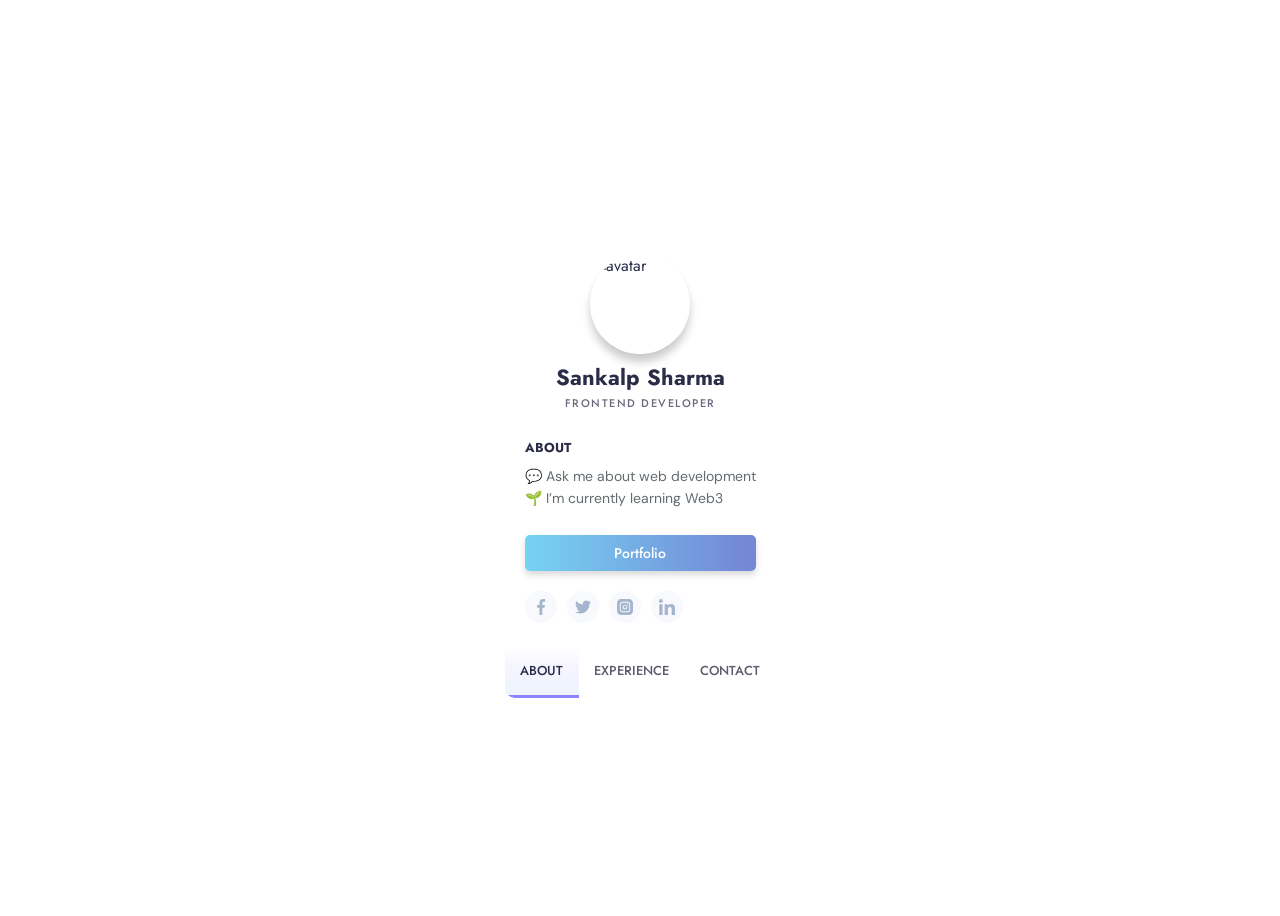
==== index.html @ 656da955 "changed couple small things" ====
<!DOCTYPE html>
<html lang="en" >
<head>
  <meta charset="UTF-8">
  <title>CodePen - Profile Card UI</title>
  <link rel="stylesheet" href="https://cdnjs.cloudflare.com/ajax/libs/normalize/5.0.0/normalize.min.css">
<link rel="stylesheet" href="./style.css">

</head>
<body>
<!-- partial:index.partial.html -->
<div class="card" data-state="#about">
  <div class="card-header">
    <div class="card-cover" style="background-image: url('https://images.unsplash.com/photo-1549068106-b024baf5062d?ixlib=rb-1.2.1&ixid=eyJhcHBfaWQiOjEyMDd9&auto=format&fit=crop&w=934&q=80')"></div>
    <img class="card-avatar" src="https://images.unsplash.com/photo-1661866675952-7df22d6298aa?ixlib=rb-1.2.1&ixid=MnwxMjA3fDB8MHxwaG90by1wYWdlfHx8fGVufDB8fHx8&auto=format&fit=crop&w=1064&q=80" alt="avatar" />
    <h1 class="card-fullname">Sankalp Sharma</h1>
    <h2 class="card-jobtitle">Frontend Developer</h2>
  </div>
  <div class="card-main">
    <div class="card-section is-active" id="about">
      <div class="card-content">
        <div class="card-subtitle">ABOUT</div>
        <p class="card-desc">

          💬 Ask me about web development</br>
          🌱 I’m currently learning Web3 </br>
          <a href="https://sankalpsharma.vercel.app" target="_blank"><button class="portfolio-me">Portfolio</button></a>
        </p>
      </div>
      <div class="card-social">
        <a href="https://www.facebook.com/sankalp.sharma.5201" target="_blank"><svg viewBox="0 0 24 24" xmlns="http://www.w3.org/2000/svg">
            <path d="M15.997 3.985h2.191V.169C17.81.117 16.51 0 14.996 0c-3.159 0-5.323 1.987-5.323 5.639V9H6.187v4.266h3.486V24h4.274V13.267h3.345l.531-4.266h-3.877V6.062c.001-1.233.333-2.077 2.051-2.077z" />
          </svg></a>
        <a href="https://twitter.com/sankalp0501" target="_blank"><svg xmlns="http://www.w3.org/2000/svg" viewBox="0 0 512 512">
            <path d="M512 97.248c-19.04 8.352-39.328 13.888-60.48 16.576 21.76-12.992 38.368-33.408 46.176-58.016-20.288 12.096-42.688 20.64-66.56 25.408C411.872 60.704 384.416 48 354.464 48c-58.112 0-104.896 47.168-104.896 104.992 0 8.32.704 16.32 2.432 23.936-87.264-4.256-164.48-46.08-216.352-109.792-9.056 15.712-14.368 33.696-14.368 53.056 0 36.352 18.72 68.576 46.624 87.232-16.864-.32-33.408-5.216-47.424-12.928v1.152c0 51.008 36.384 93.376 84.096 103.136-8.544 2.336-17.856 3.456-27.52 3.456-6.72 0-13.504-.384-19.872-1.792 13.6 41.568 52.192 72.128 98.08 73.12-35.712 27.936-81.056 44.768-130.144 44.768-8.608 0-16.864-.384-25.12-1.44C46.496 446.88 101.6 464 161.024 464c193.152 0 298.752-160 298.752-298.688 0-4.64-.16-9.12-.384-13.568 20.832-14.784 38.336-33.248 52.608-54.496z" />
          </svg></a>
        <a href="https://www.instagram.com/sankalpsharma._" target="_blank"><svg viewBox="0 0 512 512" xmlns="http://www.w3.org/2000/svg">
            <path d="M301 256c0 24.852-20.148 45-45 45s-45-20.148-45-45 20.148-45 45-45 45 20.148 45 45zm0 0" />
            <path d="M332 120H180c-33.086 0-60 26.914-60 60v152c0 33.086 26.914 60 60 60h152c33.086 0 60-26.914 60-60V180c0-33.086-26.914-60-60-60zm-76 211c-41.355 0-75-33.645-75-75s33.645-75 75-75 75 33.645 75 75-33.645 75-75 75zm86-146c-8.285 0-15-6.715-15-15s6.715-15 15-15 15 6.715 15 15-6.715 15-15 15zm0 0" />
            <path d="M377 0H135C60.562 0 0 60.563 0 135v242c0 74.438 60.563 135 135 135h242c74.438 0 135-60.563 135-135V135C512 60.562 451.437 0 377 0zm45 332c0 49.625-40.375 90-90 90H180c-49.625 0-90-40.375-90-90V180c0-49.625 40.375-90 90-90h152c49.625 0 90 40.375 90 90zm0 0" />
          </svg></a>
        <a href="https://www.linkedin.com/in/sankalp-sharma156/" target="_blank"><svg viewBox="0 0 24 24" xmlns="http://www.w3.org/2000/svg">
            <path d="M23.994 24v-.001H24v-8.802c0-4.306-.927-7.623-5.961-7.623-2.42 0-4.044 1.328-4.707 2.587h-.07V7.976H8.489v16.023h4.97v-7.934c0-2.089.396-4.109 2.983-4.109 2.549 0 2.587 2.384 2.587 4.243V24zM.396 7.977h4.976V24H.396zM2.882 0C1.291 0 0 1.291 0 2.882s1.291 2.909 2.882 2.909 2.882-1.318 2.882-2.909A2.884 2.884 0 002.882 0z" />
          </svg></a>
      </div>
    </div>
    <div class="card-section" id="experience">
      <div class="card-content">
        <div class="card-subtitle">WORK EXPERIENCE</div>
        <div class="card-timeline">
          <div class="card-item" data-year="2020">
            <div class="card-item-title">Frontend Developer at <span>SuperWorld</span></div>
            <div class="card-item-desc">Working on the main website.</div>
          </div>
          <div class="card-item" data-year="2018">
            <div class="card-item-title">Frontend Intern at <span>Cal State University, East bay</span></div>
            <div class="card-item-desc">Creating UI and frontend for web application for an app for the University</div>
          </div>
          <div class="card-item" data-year="2017">
            <div class="card-item-title">Teaching Assistant at <span>Cal State University, East bay</span></div>
            <div class="card-item-desc">Onboarding illustrations for App.</div>
          </div>

          <div class="card-item" data-year="2016">
            <div class="card-item-title">UI Developer at <span>iParko</span></div>
            <div class="card-item-desc">Developed UI of the iParko web application .</div>
          </div>
          <div class="card-item" data-year="2015">
            <div class="card-item-title">Software Engineer Intern <span>Tata Consultancy Service</span></div>
            <div class="card-item-desc">Worked on maintaining application for a client of the company.</div>
          </div>
        </div>
      </div>
    </div>
    <div class="card-section" id="contact">
      <div class="card-content">
        <div class="card-subtitle">CONTACT</div>
        <div class="card-contact-wrapper">
          <div class="card-contact">
            <svg xmlns="http://www.w3.org/2000/svg" viewBox="0 0 24 24" fill="none" stroke="currentColor" stroke-width="2" stroke-linecap="round" stroke-linejoin="round">
              <path d="M21 10c0 7-9 13-9 13s-9-6-9-13a9 9 0 0118 0z" />
              <circle cx="12" cy="10" r="3" />
            </svg>
            D-II / 164, Kaka Nagar, Dr Zakir Hussain Marg, New Delhi 110003
          </div>
          <div class="card-contact">
            <svg xmlns="http://www.w3.org/2000/svg" viewbox="0 0 24 24" fill="none" stroke="currentColor" stroke-width="2" stroke-linecap="round" stroke-linejoin="round">
              <path d="M22 16.92v3a2 2 0 01-2.18 2 19.79 19.79 0 01-8.63-3.07 19.5 19.5 0 01-6-6 19.79 19.79 0 01-3.07-8.67A2 2 0 014.11 2h3a2 2 0 012 1.72 12.84 12.84 0 00.7 2.81 2 2 0 01-.45 2.11L8.09 9.91a16 16 0 006 6l1.27-1.27a2 2 0 012.11-.45 12.84 12.84 0 002.81.7A2 2 0 0122 16.92z" />
            </svg>+919818774546
          </div>
          <div class="card-contact">
            <svg xmlns="http://www.w3.org/2000/svg" viewBox="0 0 24 24" fill="none" stroke="currentColor" stroke-width="2" stroke-linecap="round" stroke-linejoin="round">
              <path d="M4 4h16c1.1 0 2 .9 2 2v12c0 1.1-.9 2-2 2H4c-1.1 0-2-.9-2-2V6c0-1.1.9-2 2-2z" />
              <path d="M22 6l-10 7L2 6" />
            </svg>
            sankalp.sharma156@gmail.com
          </div>
          <a href="mailto:sankalp.sharma156@gmail.com" target="_blank"><button class="contact-me">WORK TOGETHER</button></a>

        </div>
      </div>
    </div>
    <div class="card-buttons">
      <button data-section="#about" class="is-active">ABOUT</button>
      <button data-section="#experience">EXPERIENCE</button>
      <button data-section="#contact">CONTACT</button>
    </div>
  </div>
</div>
<!-- partial -->
  <script  src="./script.js"></script>

</body>
</html>
---- style.css ----
@import url("https://fonts.googleapis.com/css?family=DM+Sans:400,500|Jost:400,500,600&display=swap");
* {
  box-sizing: border-box;
}

body {
  color: #2b2c48;
  font-family: "Jost", sans-serif;
  background-image: url(https://images.unsplash.com/photo-1566738780863-f9608f88f3a9?ixlib=rb-1.2.1&ixid=eyJhcHBfaWQiOjEyMDd9&auto=format&fit=crop&w=2378&q=80);
  background-repeat: no-repeat;
  background-size: cover;
  background-position: center;
  background-attachment: fixed;
  min-height: 100vh;
  display: flex;
  flex-wrap: wrap;
  padding: 28px;
}

.card {
  max-width: 340px;
  margin: auto;
  overflow-y: auto;
  position: relative;
  z-index: 1;
  overflow-x: hidden;
  background-color: white;
  display: flex;
  transition: 0.3s;
  flex-direction: column;
  border-radius: 10px;
  box-shadow: 0 0 0 8px rgba(255, 255, 255, 0.2);
}

.card[data-state="#about"] {
  height: 480px;
}
.card[data-state="#about"] .card-main {
  padding-top: 0;
}

.card[data-state="#contact"] {
  height: 430px;
}

.card[data-state="#experience"] {
  height: 550px;
}

.card.is-active .card-header {
  height: 80px;
}
.card.is-active .card-cover {
  height: 100px;
  top: -50px;
}
.card.is-active .card-avatar {
  transform: none;
  left: 20px;
  width: 50px;
  height: 50px;
  bottom: 10px;
}
.card.is-active .card-fullname,
.card.is-active .card-jobtitle {
  left: 86px;
  transform: none;
}
.card.is-active .card-fullname {
  bottom: 18px;
  font-size: 19px;
}
.card.is-active .card-jobtitle {
  bottom: 16px;
  letter-spacing: 1px;
  font-size: 10px;
}

.card-header {
  position: relative;
  display: flex;
  height: 200px;
  flex-shrink: 0;
  width: 100%;
  transition: 0.3s;
}
.card-header * {
  transition: 0.3s;
}

.card-cover {
  width: 100%;
  height: 100%;
  position: absolute;
  height: 160px;
  top: -20%;
  left: 0;
  will-change: top;
  background-size: cover;
  background-position: center;
  filter: blur(30px);
  transform: scale(1.2);
  transition: 0.5s;
}

.card-avatar {
  width: 100px;
  height: 100px;
  box-shadow: 0 8px 8px rgba(0, 0, 0, 0.2);
  border-radius: 50%;
  -o-object-position: center;
     object-position: center;
  -o-object-fit: cover;
     object-fit: cover;
  position: absolute;
  bottom: 0;
  left: 50%;
  transform: translateX(-50%) translateY(-64px);
}

.card-fullname {
  position: absolute;
  bottom: 0;
  font-size: 22px;
  font-weight: 700;
  text-align: center;
  white-space: nowrap;
  transform: translateY(-10px) translateX(-50%);
  left: 50%;
}

.card-jobtitle {
  position: absolute;
  bottom: 0;
  font-size: 11px;
  white-space: nowrap;
  font-weight: 500;
  opacity: 0.7;
  text-transform: uppercase;
  letter-spacing: 1.5px;
  margin: 0;
  left: 50%;
  transform: translateX(-50%) translateY(-7px);
}

.card-main {
  position: relative;
  flex: 1;
  display: flex;
  padding-top: 10px;
  flex-direction: column;
}

.card-subtitle {
  font-weight: 700;
  font-size: 13px;
  margin-bottom: 8px;
}

.card-content {
  padding: 20px;
}

.card-desc {
  line-height: 1.6;
  color: #636b6f;
  font-size: 14px;
  margin: 0;
  font-weight: 400;
  font-family: "DM Sans", sans-serif;
}

.card-social {
  display: flex;
  align-items: center;
  padding: 0 20px;
  margin-bottom: 30px;
}
.card-social svg {
  fill: #a5b5ce;
  width: 16px;
  display: block;
  transition: 0.3s;
}
.card-social a {
  color: #8797a1;
  height: 32px;
  width: 32px;
  border-radius: 50%;
  display: inline-flex;
  align-items: center;
  justify-content: center;
  transition: 0.3s;
  background-color: rgba(93, 133, 193, 0.05);
  border-radius: 50%;
  margin-right: 10px;
}
.card-social a:hover svg {
  fill: #637faa;
}
.card-social a:last-child {
  margin-right: 0;
}

.card-buttons {
  display: flex;
  background-color: #fff;
  margin-top: auto;
  position: sticky;
  bottom: 0;
  left: 0;
}
.card-buttons button {
  flex: 1 1 auto;
  -webkit-user-select: none;
     -moz-user-select: none;
      -ms-user-select: none;
          user-select: none;
  background: 0;
  font-size: 13px;
  border: 0;
  padding: 15px 5px;
  cursor: pointer;
  color: #5c5c6d;
  transition: 0.3s;
  font-family: "Jost", sans-serif;
  font-weight: 500;
  outline: 0;
  border-bottom: 3px solid transparent;
}
.card-buttons button.is-active, .card-buttons button:hover {
  color: #2b2c48;
  border-bottom: 3px solid #8a84ff;
  background: linear-gradient(to bottom, rgba(127, 199, 231, 0) 0%, rgba(207, 204, 255, 0.2) 44%, rgba(211, 226, 255, 0.4) 100%);
}

.card-section {
  display: none;
}
.card-section.is-active {
  display: block;
  -webkit-animation: fadeIn 0.6s both;
          animation: fadeIn 0.6s both;
}

@-webkit-keyframes fadeIn {
  0% {
    opacity: 0;
    transform: translatey(40px);
  }
  100% {
    opacity: 1;
  }
}

@keyframes fadeIn {
  0% {
    opacity: 0;
    transform: translatey(40px);
  }
  100% {
    opacity: 1;
  }
}
.card-timeline {
  margin-top: 30px;
  position: relative;
}
.card-timeline:after {
  background: linear-gradient(to top, rgba(134, 214, 243, 0) 0%, #516acc 100%);
  content: "";
  left: 42px;
  width: 2px;
  top: 0;
  height: 100%;
  position: absolute;
  content: "";
}

.card-item {
  position: relative;
  padding-left: 60px;
  padding-right: 20px;
  padding-bottom: 30px;
  z-index: 1;
}
.card-item:last-child {
  padding-bottom: 5px;
}
.card-item:after {
  content: attr(data-year);
  width: 10px;
  position: absolute;
  top: 0;
  left: 37px;
  width: 8px;
  height: 8px;
  line-height: 0.6;
  border: 2px solid #fff;
  font-size: 11px;
  text-indent: -35px;
  border-radius: 50%;
  color: rgba(134, 134, 134, 0.7);
  background: linear-gradient(to bottom, #a0aee3 0%, #516acc 100%);
}

.card-item-title {
  font-weight: 500;
  font-size: 14px;
  margin-bottom: 5px;
}

.card-item-desc {
  font-size: 13px;
  color: #6f6f7b;
  line-height: 1.5;
  font-family: "DM Sans", sans-serif;
}

.card-contact-wrapper {
  margin-top: 20px;
}

.card-contact {
  display: flex;
  align-items: center;
  font-size: 13px;
  color: #6f6f7b;
  font-family: "DM Sans", sans-serif;
  line-height: 1.6;
  cursor: pointer;
}
.card-contact + .card-contact {
  margin-top: 16px;
}
.card-contact svg {
  flex-shrink: 0;
  width: 30px;
  min-height: 34px;
  margin-right: 12px;
  transition: 0.3s;
  padding-right: 12px;
  border-right: 1px solid #dfe2ec;
}

.contact-me {
  border: 0;
  outline: none;
  background: linear-gradient(to right, rgba(83, 200, 239, 0.8) 0%, rgba(81, 106, 204, 0.8) 96%);
  box-shadow: 0 4px 6px rgba(0, 0, 0, 0.15);
  color: #fff;
  padding: 12px 16px;
  width: 100%;
  border-radius: 5px;
  margin-top: 25px;
  cursor: pointer;
  font-size: 14px;
  font-weight: 500;
  font-family: "Jost", sans-serif;
  transition: 0.3s;
}

.portfolio-me {
  border: 0;
  outline: none;
  background: linear-gradient(to right, rgba(83, 200, 239, 0.8) 0%, rgba(81, 106, 204, 0.8) 96%);
  box-shadow: 0 4px 6px rgba(0, 0, 0, 0.15);
  color: #fff;
  padding: 8px 10px;
  width: 100%;
  border-radius: 5px;
  margin-top: 25px;
  cursor: pointer;
  font-size: 14px;
  font-weight: 500;
  font-family: "Jost", sans-serif;
  transition: 0.3s;
}
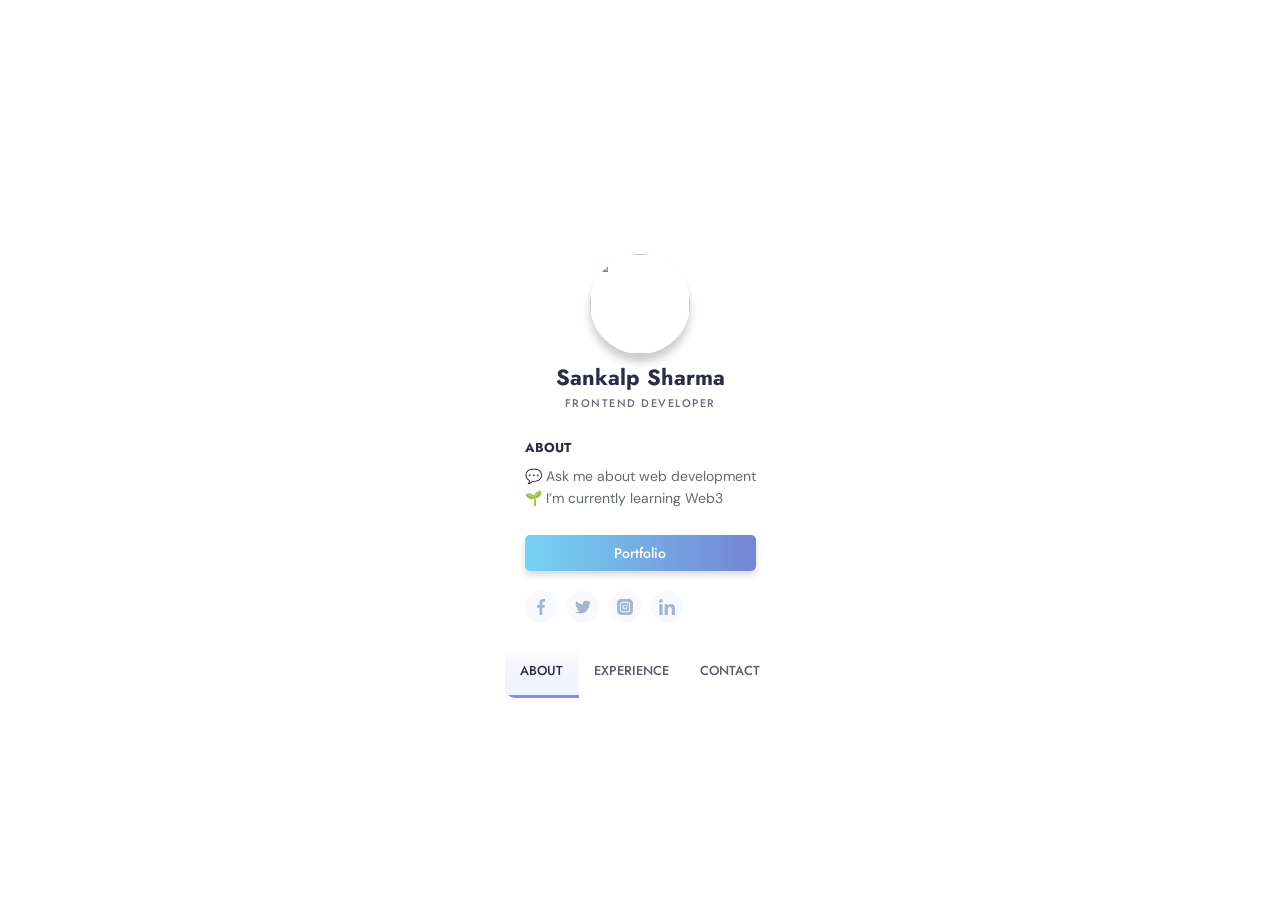
==== commit d7e688bd: "image added" ====
--- a/index.html
+++ b/index.html
@@ -2,7 +2,7 @@
 <html lang="en" >
 <head>
   <meta charset="UTF-8">
-  <title>CodePen - Profile Card UI</title>
+  <title>Sankalp Sharma</title>
   <link rel="stylesheet" href="https://cdnjs.cloudflare.com/ajax/libs/normalize/5.0.0/normalize.min.css">
 <link rel="stylesheet" href="./style.css">
 
@@ -12,7 +12,7 @@
 <div class="card" data-state="#about">
   <div class="card-header">
     <div class="card-cover" style="background-image: url('https://images.unsplash.com/photo-1549068106-b024baf5062d?ixlib=rb-1.2.1&ixid=eyJhcHBfaWQiOjEyMDd9&auto=format&fit=crop&w=934&q=80')"></div>
-    <img class="card-avatar" src="https://images.unsplash.com/photo-1661866675952-7df22d6298aa?ixlib=rb-1.2.1&ixid=MnwxMjA3fDB8MHxwaG90by1wYWdlfHx8fGVufDB8fHx8&auto=format&fit=crop&w=1064&q=80" alt="avatar" />
+    <img class="card-avatar" src="../sankalpsharmaofficial.github.io/my_pic.jpg"  />
     <h1 class="card-fullname">Sankalp Sharma</h1>
     <h2 class="card-jobtitle">Frontend Developer</h2>
   </div>
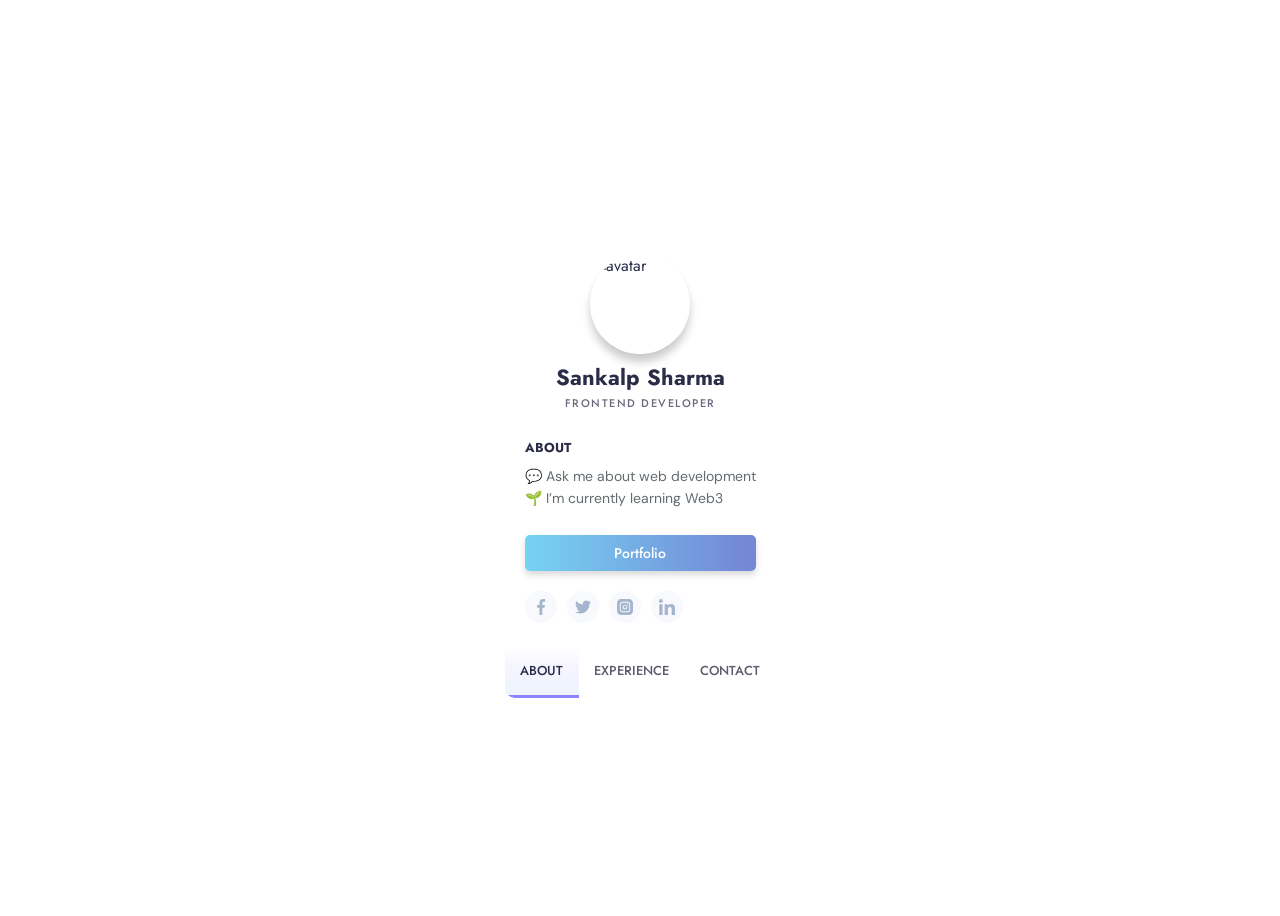
==== commit a791b58c: "pic updated" ====
--- a/index.html
+++ b/index.html
@@ -12,7 +12,7 @@
 <div class="card" data-state="#about">
   <div class="card-header">
     <div class="card-cover" style="background-image: url('https://images.unsplash.com/photo-1549068106-b024baf5062d?ixlib=rb-1.2.1&ixid=eyJhcHBfaWQiOjEyMDd9&auto=format&fit=crop&w=934&q=80')"></div>
-    <img class="card-avatar" src="../sankalpsharmaofficial.github.io/my_pic.jpg"  />
+    <img class="card-avatar" src="https://images.unsplash.com/photo-1581281085502-176b87113ed3?ixlib=rb-4.0.3&ixid=MnwxMjA3fDB8MHxwaG90by1wYWdlfHx8fGVufDB8fHx8&auto=format&fit=crop&w=1035&q=80" alt="avatar"/>
     <h1 class="card-fullname">Sankalp Sharma</h1>
     <h2 class="card-jobtitle">Frontend Developer</h2>
   </div>
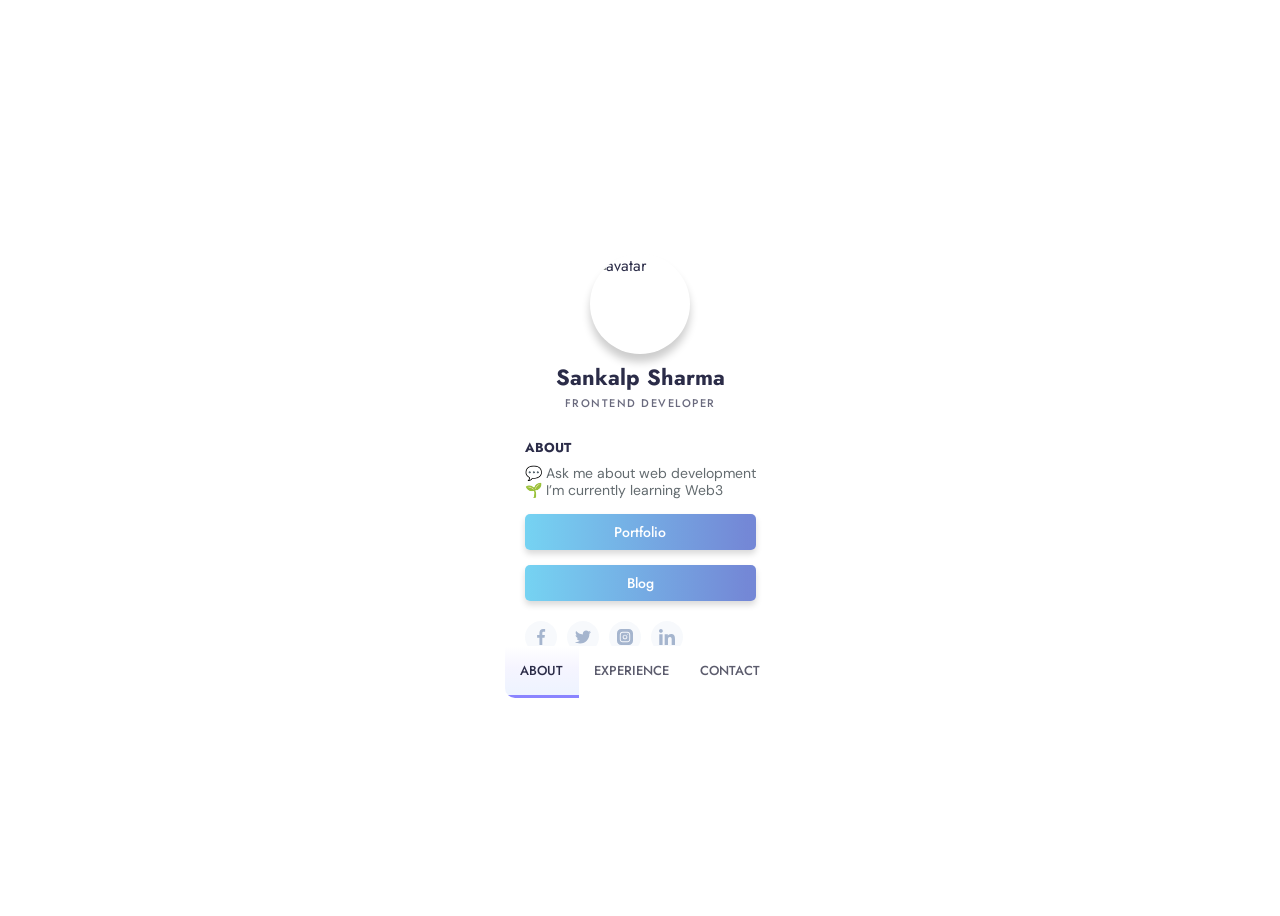
==== commit 48a71c9c: "added blog button" ====
--- a/index.html
+++ b/index.html
@@ -25,6 +25,7 @@
           💬 Ask me about web development</br>
           🌱 I’m currently learning Web3 </br>
           <a href="https://sankalpsharma.vercel.app" target="_blank"><button class="portfolio-me">Portfolio</button></a>
+          <a href="blog-nine-pi-28.vercel.app" target="_blank"><button class="portfolio-me">Blog</button></a>
         </p>
       </div>
       <div class="card-social">
--- a/style.css
+++ b/style.css
@@ -71,7 +71,7 @@
   font-size: 19px;
 }
 .card.is-active .card-jobtitle {
-  bottom: 16px;
+  bottom: 12px;
   letter-spacing: 1px;
   font-size: 10px;
 }
@@ -162,7 +162,7 @@
 }
 
 .card-desc {
-  line-height: 1.6;
+  line-height: 1.2;
   color: #636b6f;
   font-size: 14px;
   margin: 0;
@@ -174,7 +174,7 @@
   display: flex;
   align-items: center;
   padding: 0 20px;
-  margin-bottom: 30px;
+  margin-bottom: 10px;
 }
 .card-social svg {
   fill: #a5b5ce;
@@ -366,10 +366,10 @@
   background: linear-gradient(to right, rgba(83, 200, 239, 0.8) 0%, rgba(81, 106, 204, 0.8) 96%);
   box-shadow: 0 4px 6px rgba(0, 0, 0, 0.15);
   color: #fff;
-  padding: 8px 10px;
+  padding: 8px 5px;
   width: 100%;
   border-radius: 5px;
-  margin-top: 25px;
+  margin-top: 15px;
   cursor: pointer;
   font-size: 14px;
   font-weight: 500;
